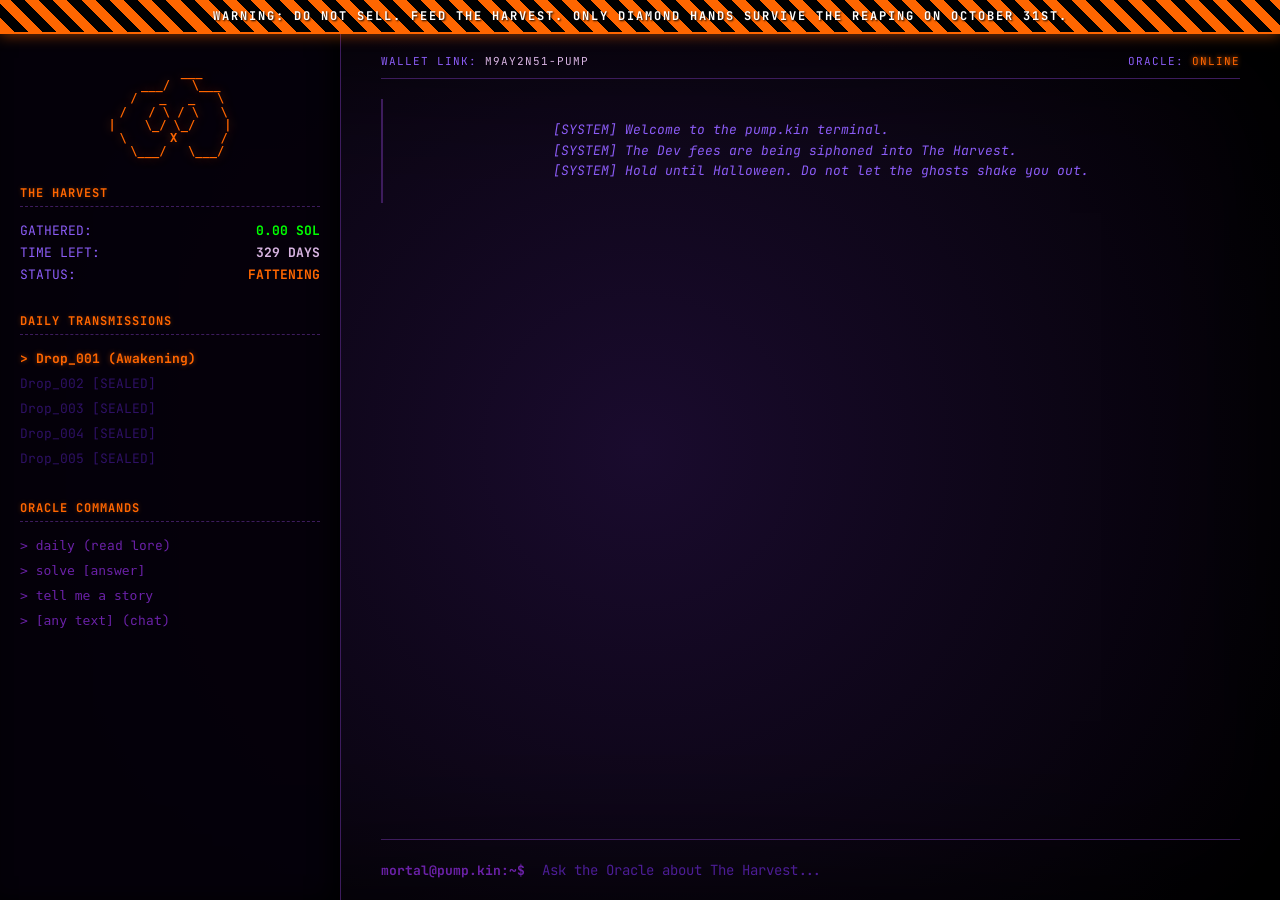
==== terminal.html @ 15f7e7f3 "Build responsive crypto landing page and move terminal to /terminal.html" ====
<!DOCTYPE html>
<html lang="en">
<head>
    <meta charset="UTF-8">
    <meta name="viewport" content="width=device-width, initial-scale=1.0">
    <title>pump.kin // THE HARVEST</title>
    <link rel="icon" type="image/jpeg" href="/favicon.jpg">
    <link rel="stylesheet" href="style.css">
    <link href="https://fonts.googleapis.com/css2?family=JetBrains+Mono:wght@400;700&display=swap" rel="stylesheet">
</head>
<body>
    
    <div class="warning-banner">
        <span class="blink">WARNING:</span> DO NOT SELL. FEED THE HARVEST. ONLY DIAMOND HANDS SURVIVE THE REAPING ON OCTOBER 31ST.
    </div>

    <div class="layout">
        
        <!-- Sidebar -->
        <div class="sidebar">
            <div class="sidebar-logo">
<pre class="ascii-pumpkin">
      ___
   ___/   \___
  /   _   _   \
 /   / \ / \   \
|    \_/ \_/    |
 \      X      /
  \___/   \___/
</pre>
            </div>

            <div class="sidebar-block">
                <div class="sidebar-title">THE HARVEST</div>
                <div class="vital-row">GATHERED: <span id="v-harvest" style="color: #00ff00;">0.00 SOL</span></div>
                <div class="vital-row">TIME LEFT: <span id="v-countdown">23 DAYS</span></div>
                <div class="vital-row">STATUS: <span id="v-mempool" style="color: #ff6600;">FATTENING</span></div>
            </div>

            <div class="sidebar-block">
                <div class="sidebar-title">DAILY TRANSMISSIONS</div>
                <ul class="ritual-list">
                    <li class="active" onclick="handleCommand('daily')">Drop_001 (Awakening)</li>
                    <li class="locked">Drop_002 [SEALED]</li>
                    <li class="locked">Drop_003 [SEALED]</li>
                    <li class="locked">Drop_004 [SEALED]</li>
                    <li class="locked">Drop_005 [SEALED]</li>
                </ul>
            </div>
            
            <div class="sidebar-block">
                <div class="sidebar-title">ORACLE COMMANDS</div>
                <ul class="ritual-list" style="color: #8b5cf6;">
                    <li onclick="document.getElementById('chat-input').value='daily'; document.getElementById('chat-input').focus();"><code>> daily</code> (read lore)</li>
                    <li onclick="document.getElementById('chat-input').value='solve '; document.getElementById('chat-input').focus();"><code>> solve [answer]</code></li>
                    <li onclick="document.getElementById('chat-input').value='tell me a spooky crypto story'; document.getElementById('chat-input').focus();"><code>> tell me a story</code></li>
                    <li><code>> [any text]</code> (chat)</li>
                </ul>
            </div>
        </div>

        <!-- Main Chat Area -->
        <div class="main-content">
            <div class="chat-header">
                <div class="header-left">
                    <span class="label">WALLET LINK:</span> <span class="val" id="session-id">NOT CONNECTED</span>
                </div>
                <div class="header-right">
                    <span class="label">ORACLE:</span> <span class="val" style="color: #ff6600; text-shadow: 0 0 5px #ff6600;">ONLINE</span>
                </div>
            </div>

            <div id="chat-log">
                <div class="message system">
                    [SYSTEM] Welcome to the pump.kin terminal. 
                    [SYSTEM] The Dev fees are being siphoned into The Harvest. 
                    [SYSTEM] Hold until Halloween. Do not let the ghosts shake you out.
                </div>
            </div>

            <div class="input-area">
                <span class="prompt-arrow">mortal@pump.kin:~$</span>
                <input type="text" id="chat-input" autocomplete="off" spellcheck="false" autofocus placeholder="Ask the Oracle about The Harvest...">
                <span class="cursor"></span>
            </div>
        </div>

    </div>

    <script src="script.js"></script>
</body>
</html>
---- style.css ----
body {
    margin: 0;
    padding: 0;
    /* Halloween Purple/Black gradient */
    background: radial-gradient(circle at center, #1a0b2e 0%, #000000 100%);
    color: #d8b4e2; /* Pale purple text */
    font-family: 'JetBrains Mono', 'Courier New', Courier, monospace;
    font-size: 13px;
    height: 100vh;
    display: flex;
    flex-direction: column;
}

/* Halloween Hazard Warning Banner */
.warning-banner {
    background: repeating-linear-gradient(
        45deg,
        #ff6600,
        #ff6600 10px,
        #000000 10px,
        #000000 20px
    );
    color: #fff;
    text-align: center;
    padding: 8px;
    font-weight: 700;
    font-size: 12px;
    letter-spacing: 2px;
    text-transform: uppercase;
    box-shadow: 0 0 15px rgba(255, 102, 0, 0.6);
    z-index: 10;
    text-shadow: 1px 1px 2px #000;
    border-bottom: 2px solid #ff6600;
}
.blink { animation: blinker 1s linear infinite; }
@keyframes blinker { 50% { opacity: 0; } }

/* Main Layout */
.layout {
    display: flex;
    flex-grow: 1;
    overflow: hidden;
    /* Subtle spooky spiderweb/vignette overlay effect */
    box-shadow: inset 0 0 150px rgba(0,0,0,0.9);
}

/* Sidebar */
.sidebar {
    width: 300px;
    border-right: 1px solid #3d1c5d;
    padding: 20px;
    background-color: rgba(5, 0, 10, 0.95);
    display: flex;
    flex-direction: column;
    gap: 25px;
    box-shadow: inset -10px 0 20px rgba(0,0,0,0.8);
}

.sidebar-logo {
    text-align: center;
    margin-bottom: -10px;
}

.ascii-pumpkin {
    color: #ff6600;
    font-size: 12px;
    line-height: 1.1;
    font-weight: bold;
    text-shadow: 0 0 10px rgba(255, 102, 0, 0.5);
    animation: float 3s ease-in-out infinite;
}

@keyframes float {
    0%, 100% { transform: translateY(0); }
    50% { transform: translateY(-5px); }
}

.sidebar-block {
    display: flex;
    flex-direction: column;
}

.sidebar-title {
    color: #ff6600;
    font-weight: 700;
    margin-bottom: 15px;
    border-bottom: 1px dashed #3d1c5d;
    padding-bottom: 5px;
    font-size: 12px;
    letter-spacing: 1px;
    text-shadow: 0 0 5px rgba(255, 102, 0, 0.3);
}

/* Vitals */
.vital-row {
    margin-bottom: 5px;
    color: #8b5cf6;
    display: flex;
    justify-content: space-between;
}
.vital-row span {
    color: #d8b4e2;
    font-weight: 700;
}

/* Rituals */
.ritual-list {
    list-style: none;
    padding: 0;
    margin: 0;
}

.ritual-list li {
    margin-bottom: 8px;
    cursor: pointer;
    color: #6b21a8;
    transition: color 0.2s;
}

.ritual-list li:hover { color: #d8b4e2; }

.ritual-list li.active {
    color: #ff6600;
    font-weight: 700;
    text-shadow: 0 0 5px rgba(255, 102, 0, 0.5);
}

.ritual-list li.active::before { content: "> "; }
.ritual-list li.locked { color: #2e1065; cursor: not-allowed; }

/* Mini Log */
#mini-log {
    font-size: 11px;
    color: #8b5cf6;
    display: flex;
    flex-direction: column;
    gap: 4px;
}

/* Main Content */
.main-content {
    flex-grow: 1;
    display: flex;
    flex-direction: column;
    padding: 20px 40px;
    background-color: transparent;
}

.chat-header {
    display: flex;
    justify-content: space-between;
    border-bottom: 1px solid #3d1c5d;
    padding-bottom: 10px;
    margin-bottom: 20px;
    font-size: 11px;
    letter-spacing: 1px;
}
.header-left .label, .header-right .label { color: #8b5cf6; }
.header-left .val { color: #d8b4e2; }

#chat-log {
    flex-grow: 1;
    overflow-y: auto;
    display: flex;
    flex-direction: column;
    gap: 15px;
    padding-right: 15px;
    scroll-behavior: smooth;
}
#chat-log::-webkit-scrollbar { width: 4px; }
#chat-log::-webkit-scrollbar-thumb { background-color: #ff6600; }
#chat-log::-webkit-scrollbar-track { background-color: transparent; }

.message {
    line-height: 1.6;
    word-wrap: break-word;
    white-space: pre-wrap;
    max-width: 100%;
}

.message.system {
    color: #8b5cf6;
    font-style: italic;
    border-left: 2px solid #3d1c5d;
    padding-left: 10px;
}

.message.user {
    color: #d8b4e2;
}
.message.user::before {
    content: "mortal@pump.kin:~$ ";
    color: #6b21a8;
    font-weight: 700;
}

.message.oracle {
    color: #fff; 
    border-left: 2px solid #ff6600;
    padding-left: 10px;
    background: linear-gradient(90deg, rgba(255, 102, 0, 0.08) 0%, transparent 100%);
}
.message.oracle::before {
    content: "ORACLE RESPONSE: \A";
    white-space: pre-wrap;
    color: #ff6600;
    font-weight: 700;
    text-shadow: 0 0 5px rgba(255, 102, 0, 0.8);
}

.ascii-art {
    color: #ff6600;
    display: block;
    margin-top: 15px;
    font-size: 12px;
    line-height: 1.1;
    text-shadow: 0 0 5px rgba(255, 102, 0, 0.4);
}

/* Input Area */
.input-area {
    display: flex;
    align-items: center;
    border-top: 1px solid #3d1c5d;
    padding-top: 20px;
    margin-top: 15px;
    position: relative;
}

.prompt-arrow {
    color: #6b21a8;
    margin-right: 15px;
    font-weight: 700;
}

#chat-input {
    background: transparent;
    border: none;
    color: #fff;
    font-family: inherit;
    font-size: 14px;
    flex-grow: 1;
    outline: none;
}
#chat-input::placeholder { color: #4c1d95; }

.media-container {
    margin-top: 15px;
    max-width: 350px;
    border: 1px solid #ff6600;
    padding: 5px;
    background: #000;
}
.media-container img, .media-container video { width: 100%; display: block; filter: sepia(100%) hue-rotate(330deg) saturate(300%) contrast(150%); }
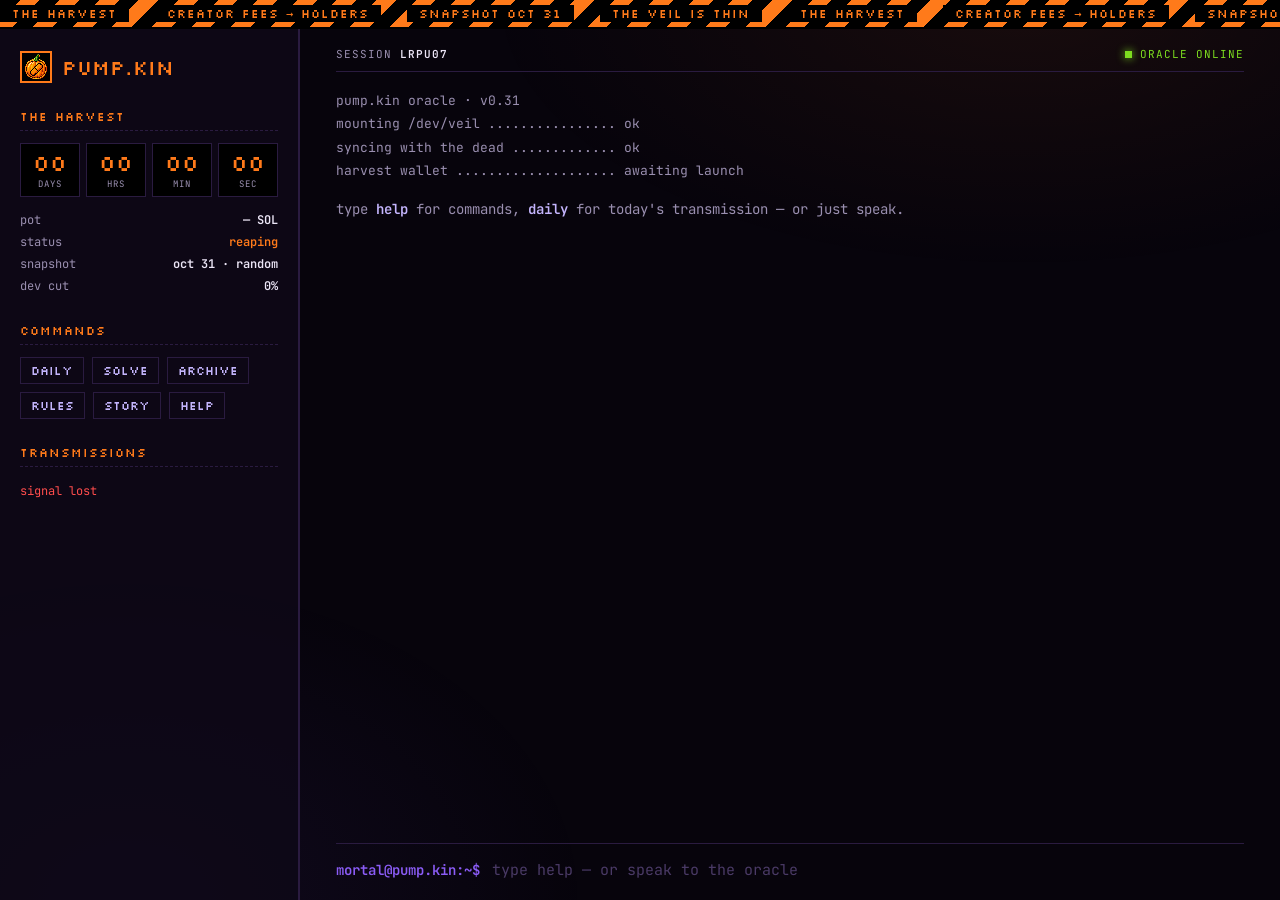
==== commit 1da5092a: "Terminal overhaul: server-side lore/solve, oracle knows daily puzzle, typewriter, archive, mobile, m" ====
--- a/terminal.html
+++ b/terminal.html
@@ -2,90 +2,92 @@
 <html lang="en">
 <head>
     <meta charset="UTF-8">
-    <meta name="viewport" content="width=device-width, initial-scale=1.0">
-    <title>pump.kin // THE HARVEST</title>
+    <meta name="viewport" content="width=device-width, initial-scale=1.0, viewport-fit=cover">
+    <title>pump.kin — oracle terminal</title>
+    <meta name="description" content="The pump.kin oracle. A new transmission every day until Halloween.">
     <link rel="icon" type="image/jpeg" href="/favicon.jpg">
+    <link rel="preconnect" href="https://fonts.googleapis.com">
+    <link rel="preconnect" href="https://fonts.gstatic.com" crossorigin>
+    <link href="https://fonts.googleapis.com/css2?family=JetBrains+Mono:wght@400;600;800&family=Silkscreen:wght@400;700&display=swap" rel="stylesheet">
     <link rel="stylesheet" href="style.css">
-    <link href="https://fonts.googleapis.com/css2?family=JetBrains+Mono:wght@400;700&display=swap" rel="stylesheet">
 </head>
 <body>
-    
-    <div class="warning-banner">
-        <span class="blink">WARNING:</span> DO NOT SELL. FEED THE HARVEST. ONLY DIAMOND HANDS SURVIVE THE REAPING ON OCTOBER 31ST.
+
+    <div class="tape" aria-hidden="true">
+        <div class="tape-track">
+            <span>THE HARVEST</span><span>CREATOR FEES → HOLDERS</span><span>SNAPSHOT OCT 31</span><span>THE VEIL IS THIN</span>
+            <span>THE HARVEST</span><span>CREATOR FEES → HOLDERS</span><span>SNAPSHOT OCT 31</span><span>THE VEIL IS THIN</span>
+            <span>THE HARVEST</span><span>CREATOR FEES → HOLDERS</span><span>SNAPSHOT OCT 31</span><span>THE VEIL IS THIN</span>
+            <span>THE HARVEST</span><span>CREATOR FEES → HOLDERS</span><span>SNAPSHOT OCT 31</span><span>THE VEIL IS THIN</span>
+        </div>
+    </div>
+
+    <!-- Mobile-only top bar -->
+    <div class="topbar">
+        <a href="/" class="brand"><img src="/favicon.jpg" alt=""><span>pump.kin</span></a>
+        <span class="topbar-cd" id="m-countdown">--d --h --m</span>
+        <button id="menu-btn" type="button" aria-label="Toggle panel">menu</button>
     </div>
 
     <div class="layout">
-        
-        <!-- Sidebar -->
-        <div class="sidebar">
-            <div class="sidebar-logo">
-<pre class="ascii-pumpkin">
-      ___
-   ___/   \___
-  /   _   _   \
- /   / \ / \   \
-|    \_/ \_/    |
- \      X      /
-  \___/   \___/
-</pre>
+
+        <aside class="sidebar" id="sidebar">
+            <a href="/" class="brand side-brand" title="Back to pump.kin">
+                <img src="/favicon.jpg" alt="">
+                <span>pump.kin</span>
+            </a>
+
+            <div class="block">
+                <div class="block-title">THE HARVEST</div>
+                <div class="cd">
+                    <div><b id="cd-d">00</b><small>days</small></div>
+                    <div><b id="cd-h">00</b><small>hrs</small></div>
+                    <div><b id="cd-m">00</b><small>min</small></div>
+                    <div><b id="cd-s">00</b><small>sec</small></div>
+                </div>
+                <div class="row"><span>pot</span><b id="pot">— SOL</b></div>
+                <div class="row"><span>status</span><b class="o" id="status">fermenting</b></div>
+                <div class="row"><span>snapshot</span><b>oct 31 · random</b></div>
+                <div class="row"><span>dev cut</span><b>0%</b></div>
             </div>
 
-            <div class="sidebar-block">
-                <div class="sidebar-title">THE HARVEST</div>
-                <div class="vital-row">GATHERED: <span id="v-harvest" style="color: #00ff00;">0.00 SOL</span></div>
-                <div class="vital-row">TIME LEFT: <span id="v-countdown">23 DAYS</span></div>
-                <div class="vital-row">STATUS: <span id="v-mempool" style="color: #ff6600;">FATTENING</span></div>
-            </div>
-
-            <div class="sidebar-block">
-                <div class="sidebar-title">DAILY TRANSMISSIONS</div>
-                <ul class="ritual-list">
-                    <li class="active" onclick="handleCommand('daily')">Drop_001 (Awakening)</li>
-                    <li class="locked">Drop_002 [SEALED]</li>
-                    <li class="locked">Drop_003 [SEALED]</li>
-                    <li class="locked">Drop_004 [SEALED]</li>
-                    <li class="locked">Drop_005 [SEALED]</li>
-                </ul>
-            </div>
-            
-            <div class="sidebar-block">
-                <div class="sidebar-title">ORACLE COMMANDS</div>
-                <ul class="ritual-list" style="color: #8b5cf6;">
-                    <li onclick="document.getElementById('chat-input').value='daily'; document.getElementById('chat-input').focus();"><code>> daily</code> (read lore)</li>
-                    <li onclick="document.getElementById('chat-input').value='solve '; document.getElementById('chat-input').focus();"><code>> solve [answer]</code></li>
-                    <li onclick="document.getElementById('chat-input').value='tell me a spooky crypto story'; document.getElementById('chat-input').focus();"><code>> tell me a story</code></li>
-                    <li><code>> [any text]</code> (chat)</li>
-                </ul>
-            </div>
-        </div>
-
-        <!-- Main Chat Area -->
-        <div class="main-content">
-            <div class="chat-header">
-                <div class="header-left">
-                    <span class="label">WALLET LINK:</span> <span class="val" id="session-id">NOT CONNECTED</span>
-                </div>
-                <div class="header-right">
-                    <span class="label">ORACLE:</span> <span class="val" style="color: #ff6600; text-shadow: 0 0 5px #ff6600;">ONLINE</span>
+            <div class="block">
+                <div class="block-title">COMMANDS</div>
+                <div class="chips">
+                    <button type="button" data-run="daily">daily</button>
+                    <button type="button" data-fill="solve ">solve</button>
+                    <button type="button" data-run="archive">archive</button>
+                    <button type="button" data-run="rules">rules</button>
+                    <button type="button" data-run="story">story</button>
+                    <button type="button" data-run="help">help</button>
                 </div>
             </div>
 
-            <div id="chat-log">
-                <div class="message system">
-                    [SYSTEM] Welcome to the pump.kin terminal. 
-                    [SYSTEM] The Dev fees are being siphoned into The Harvest. 
-                    [SYSTEM] Hold until Halloween. Do not let the ghosts shake you out.
-                </div>
+            <div class="block grow">
+                <div class="block-title">TRANSMISSIONS <span class="dim" id="tx-count"></span></div>
+                <ul class="tx-list" id="tx-list"><li class="dim">loading…</li></ul>
+            </div>
+        </aside>
+
+        <main class="main">
+            <div class="main-head">
+                <span><span class="dim">session</span> <b id="session-id">----</b></span>
+                <span class="online"><i class="live-dot"></i> oracle online</span>
             </div>
 
-            <div class="input-area">
-                <span class="prompt-arrow">mortal@pump.kin:~$</span>
-                <input type="text" id="chat-input" autocomplete="off" spellcheck="false" autofocus placeholder="Ask the Oracle about The Harvest...">
-                <span class="cursor"></span>
-            </div>
-        </div>
+            <div id="chat-log" role="log" aria-live="polite"></div>
+
+            <form class="input-row" id="input-form" autocomplete="off">
+                <span class="prompt">mortal@pump.kin:~$</span>
+                <input id="chat-input" type="text" spellcheck="false" autocomplete="off" maxlength="500"
+                       placeholder="type help — or speak to the oracle" autofocus>
+                <button type="submit" class="send">↵</button>
+            </form>
+        </main>
 
     </div>
+
+    <div class="scrim" id="scrim"></div>
 
     <script src="script.js"></script>
 </body>
--- a/style.css
+++ b/style.css
@@ -1,254 +1,340 @@
+:root {
+    --bg: #07040c;
+    --panel: #0f0918;
+    --line: #2a1b40;
+    --orange: #ff7a1a;
+    --orange-d: #b84a00;
+    --purple: #8b5cf6;
+    --purple-l: #c4b5fd;
+    --green: #7ddc1f;
+    --red: #ff4d4d;
+    --text: #ece6f7;
+    --muted: #9a8fb0;
+    --sealed: #3b2a55;
+    --pixel: 'Silkscreen', monospace;
+    --mono: 'JetBrains Mono', monospace;
+}
+
+* { margin: 0; padding: 0; box-sizing: border-box; }
+
+html, body { height: 100%; }
+
 body {
-    margin: 0;
-    padding: 0;
-    /* Halloween Purple/Black gradient */
-    background: radial-gradient(circle at center, #1a0b2e 0%, #000000 100%);
-    color: #d8b4e2; /* Pale purple text */
-    font-family: 'JetBrains Mono', 'Courier New', Courier, monospace;
-    font-size: 13px;
-    height: 100vh;
+    background: var(--bg);
+    color: var(--text);
+    font-family: var(--mono);
+    font-size: 14px;
     display: flex;
     flex-direction: column;
-}
-
-/* Halloween Hazard Warning Banner */
-.warning-banner {
-    background: repeating-linear-gradient(
-        45deg,
-        #ff6600,
-        #ff6600 10px,
-        #000000 10px,
-        #000000 20px
-    );
-    color: #fff;
-    text-align: center;
-    padding: 8px;
-    font-weight: 700;
-    font-size: 12px;
-    letter-spacing: 2px;
-    text-transform: uppercase;
-    box-shadow: 0 0 15px rgba(255, 102, 0, 0.6);
-    z-index: 10;
-    text-shadow: 1px 1px 2px #000;
-    border-bottom: 2px solid #ff6600;
-}
-.blink { animation: blinker 1s linear infinite; }
-@keyframes blinker { 50% { opacity: 0; } }
-
-/* Main Layout */
-.layout {
-    display: flex;
-    flex-grow: 1;
+    height: 100dvh;
     overflow: hidden;
-    /* Subtle spooky spiderweb/vignette overlay effect */
-    box-shadow: inset 0 0 150px rgba(0,0,0,0.9);
-}
-
-/* Sidebar */
+}
+
+body::before {
+    content: "";
+    position: fixed;
+    inset: 0;
+    background:
+        radial-gradient(ellipse 70% 50% at 80% 0%, rgba(255, 122, 26, 0.07), transparent 60%),
+        radial-gradient(ellipse 60% 60% at 10% 100%, rgba(139, 92, 246, 0.08), transparent 60%);
+    pointer-events: none;
+    z-index: -1;
+}
+
+a { color: inherit; text-decoration: none; }
+b { font-weight: 600; }
+.o { color: var(--orange); }
+.dim { color: var(--muted); }
+.ok { color: var(--green); }
+.err { color: var(--red); }
+
+button { font-family: inherit; }
+
+/* ---------- Tape ---------- */
+.tape {
+    flex-shrink: 0;
+    background: repeating-linear-gradient(-45deg, var(--orange) 0 14px, #000 14px 28px);
+    padding: 5px 0;
+    overflow: hidden;
+    border-bottom: 2px solid #000;
+}
+.tape-track { display: flex; width: max-content; animation: tape 45s linear infinite; }
+.tape-track span {
+    background: #000;
+    color: var(--orange);
+    font-family: var(--pixel);
+    font-size: 12px;
+    letter-spacing: 1px;
+    padding: 1px 12px;
+    margin-right: 26px;
+    white-space: nowrap;
+}
+@keyframes tape { to { transform: translateX(-50%); } }
+
+/* ---------- Brand ---------- */
+.brand {
+    display: flex;
+    align-items: center;
+    gap: 10px;
+    font-family: var(--pixel);
+    font-size: 20px;
+    color: var(--orange);
+}
+.brand img { width: 32px; height: 32px; image-rendering: pixelated; border: 2px solid var(--orange); }
+
+/* ---------- Layout ---------- */
+.layout { flex: 1; display: flex; min-height: 0; }
+
+.topbar { display: none; }
+
+/* ---------- Sidebar ---------- */
 .sidebar {
     width: 300px;
-    border-right: 1px solid #3d1c5d;
-    padding: 20px;
-    background-color: rgba(5, 0, 10, 0.95);
+    flex-shrink: 0;
+    border-right: 2px solid var(--line);
+    background: rgba(15, 9, 24, 0.85);
+    padding: 22px 20px;
     display: flex;
     flex-direction: column;
-    gap: 25px;
-    box-shadow: inset -10px 0 20px rgba(0,0,0,0.8);
-}
-
-.sidebar-logo {
-    text-align: center;
-    margin-bottom: -10px;
-}
-
-.ascii-pumpkin {
-    color: #ff6600;
-    font-size: 12px;
-    line-height: 1.1;
-    font-weight: bold;
-    text-shadow: 0 0 10px rgba(255, 102, 0, 0.5);
-    animation: float 3s ease-in-out infinite;
-}
-
-@keyframes float {
-    0%, 100% { transform: translateY(0); }
-    50% { transform: translateY(-5px); }
-}
-
-.sidebar-block {
-    display: flex;
-    flex-direction: column;
-}
-
-.sidebar-title {
-    color: #ff6600;
-    font-weight: 700;
-    margin-bottom: 15px;
-    border-bottom: 1px dashed #3d1c5d;
-    padding-bottom: 5px;
-    font-size: 12px;
+    gap: 26px;
+    overflow-y: auto;
+}
+.sidebar::-webkit-scrollbar { width: 4px; }
+.sidebar::-webkit-scrollbar-thumb { background: var(--line); }
+
+.block { display: flex; flex-direction: column; }
+.block.grow { flex: 1; min-height: 160px; }
+
+.block-title {
+    font-family: var(--pixel);
+    font-size: 12px;
+    color: var(--orange);
     letter-spacing: 1px;
-    text-shadow: 0 0 5px rgba(255, 102, 0, 0.3);
-}
-
-/* Vitals */
-.vital-row {
-    margin-bottom: 5px;
-    color: #8b5cf6;
+    padding-bottom: 6px;
+    margin-bottom: 12px;
+    border-bottom: 1px dashed var(--line);
     display: flex;
     justify-content: space-between;
 }
-.vital-row span {
-    color: #d8b4e2;
-    font-weight: 700;
-}
-
-/* Rituals */
-.ritual-list {
-    list-style: none;
-    padding: 0;
-    margin: 0;
-}
-
-.ritual-list li {
-    margin-bottom: 8px;
+
+.cd {
+    display: grid;
+    grid-template-columns: repeat(4, 1fr);
+    gap: 6px;
+    margin-bottom: 12px;
+}
+.cd div { background: #000; border: 1px solid var(--line); text-align: center; padding: 8px 0 6px; }
+.cd b { display: block; font-family: var(--pixel); font-size: 22px; line-height: 1; color: var(--orange); font-weight: 400; }
+.cd small { display: block; margin-top: 4px; font-size: 9px; letter-spacing: 1px; color: var(--muted); text-transform: uppercase; }
+
+.row { display: flex; justify-content: space-between; font-size: 12px; padding: 3px 0; }
+.row span { color: var(--muted); }
+
+.chips { display: flex; flex-wrap: wrap; gap: 8px; }
+.chips button {
+    font-family: var(--pixel);
+    font-size: 12px;
+    background: transparent;
+    color: var(--purple-l);
+    border: 1px solid var(--line);
+    padding: 5px 10px;
     cursor: pointer;
-    color: #6b21a8;
-    transition: color 0.2s;
-}
-
-.ritual-list li:hover { color: #d8b4e2; }
-
-.ritual-list li.active {
-    color: #ff6600;
-    font-weight: 700;
-    text-shadow: 0 0 5px rgba(255, 102, 0, 0.5);
-}
-
-.ritual-list li.active::before { content: "> "; }
-.ritual-list li.locked { color: #2e1065; cursor: not-allowed; }
-
-/* Mini Log */
-#mini-log {
-    font-size: 11px;
-    color: #8b5cf6;
-    display: flex;
-    flex-direction: column;
-    gap: 4px;
-}
-
-/* Main Content */
-.main-content {
-    flex-grow: 1;
-    display: flex;
-    flex-direction: column;
-    padding: 20px 40px;
-    background-color: transparent;
-}
-
-.chat-header {
+    transition: all .12s;
+}
+.chips button:hover { border-color: var(--orange); color: var(--orange); }
+
+.tx-list { list-style: none; font-size: 12px; overflow-y: auto; flex: 1; }
+.tx-list li { display: flex; gap: 8px; padding: 4px 0; white-space: nowrap; overflow: hidden; text-overflow: ellipsis; }
+.tx-list li .n { color: var(--muted); flex-shrink: 0; }
+.tx-list li.unlocked { cursor: pointer; color: var(--text); }
+.tx-list li.unlocked:hover { color: var(--orange); }
+.tx-list li.current { color: var(--orange); }
+.tx-list li.current .n::before { content: "▶ "; }
+.tx-list li.sealed { color: var(--sealed); }
+.tx-list li .t { overflow: hidden; text-overflow: ellipsis; }
+.tx-list li .solved { color: var(--green); margin-left: auto; flex-shrink: 0; }
+
+/* ---------- Main ---------- */
+.main { flex: 1; min-width: 0; display: flex; flex-direction: column; padding: 18px 36px 20px; }
+
+.main-head {
     display: flex;
     justify-content: space-between;
-    border-bottom: 1px solid #3d1c5d;
-    padding-bottom: 10px;
-    margin-bottom: 20px;
     font-size: 11px;
     letter-spacing: 1px;
-}
-.header-left .label, .header-right .label { color: #8b5cf6; }
-.header-left .val { color: #d8b4e2; }
+    text-transform: uppercase;
+    border-bottom: 1px solid var(--line);
+    padding-bottom: 10px;
+    margin-bottom: 18px;
+}
+.online { color: var(--green); display: flex; align-items: center; gap: 8px; }
+.live-dot { width: 7px; height: 7px; background: var(--green); box-shadow: 0 0 8px var(--green); animation: pulse 1.4s steps(2) infinite; }
+@keyframes pulse { 50% { opacity: .25; } }
 
 #chat-log {
-    flex-grow: 1;
+    flex: 1;
     overflow-y: auto;
     display: flex;
     flex-direction: column;
-    gap: 15px;
-    padding-right: 15px;
-    scroll-behavior: smooth;
+    gap: 16px;
+    padding-right: 12px;
 }
 #chat-log::-webkit-scrollbar { width: 4px; }
-#chat-log::-webkit-scrollbar-thumb { background-color: #ff6600; }
-#chat-log::-webkit-scrollbar-track { background-color: transparent; }
-
-.message {
-    line-height: 1.6;
-    word-wrap: break-word;
-    white-space: pre-wrap;
-    max-width: 100%;
-}
-
-.message.system {
-    color: #8b5cf6;
-    font-style: italic;
-    border-left: 2px solid #3d1c5d;
-    padding-left: 10px;
-}
-
-.message.user {
-    color: #d8b4e2;
-}
-.message.user::before {
-    content: "mortal@pump.kin:~$ ";
-    color: #6b21a8;
-    font-weight: 700;
-}
-
-.message.oracle {
-    color: #fff; 
-    border-left: 2px solid #ff6600;
-    padding-left: 10px;
-    background: linear-gradient(90deg, rgba(255, 102, 0, 0.08) 0%, transparent 100%);
-}
-.message.oracle::before {
-    content: "ORACLE RESPONSE: \A";
-    white-space: pre-wrap;
-    color: #ff6600;
-    font-weight: 700;
-    text-shadow: 0 0 5px rgba(255, 102, 0, 0.8);
-}
-
-.ascii-art {
-    color: #ff6600;
+#chat-log::-webkit-scrollbar-thumb { background: var(--orange); }
+
+/* ---------- Messages ---------- */
+.msg { line-height: 1.65; white-space: pre-wrap; word-wrap: break-word; max-width: 820px; }
+
+.msg.boot { color: var(--muted); font-size: 13px; gap: 0; }
+.msg.boot + .msg.boot { margin-top: -14px; }
+
+.msg.system { color: var(--muted); }
+.msg.system b, .msg.system code { color: var(--purple-l); font-weight: 600; }
+
+.msg.user .prompt { color: var(--purple); font-weight: 600; }
+.msg.user .txt { color: #fff; }
+
+.msg.oracle { border-left: 2px solid var(--orange); padding-left: 14px; }
+.msg.oracle::before {
+    content: "ORACLE";
     display: block;
-    margin-top: 15px;
-    font-size: 12px;
-    line-height: 1.1;
-    text-shadow: 0 0 5px rgba(255, 102, 0, 0.4);
-}
-
-/* Input Area */
-.input-area {
+    font-family: var(--pixel);
+    font-size: 12px;
+    color: var(--orange);
+    letter-spacing: 1px;
+    margin-bottom: 4px;
+}
+.msg.oracle .body { color: var(--text); }
+
+pre.ascii {
+    font-family: var(--mono);
+    color: var(--orange);
+    font-size: 12px;
+    line-height: 1.15;
+    margin-top: 10px;
+    white-space: pre;
+    overflow-x: auto;
+}
+
+.thinking { color: var(--muted); }
+.thinking::after { content: ""; animation: dots 1.2s steps(4) infinite; }
+@keyframes dots {
+    0% { content: ""; } 25% { content: "."; } 50% { content: ".."; } 75% { content: "..."; }
+}
+
+/* Transmission card */
+.msg.tx {
+    white-space: normal;
+    background: var(--panel);
+    border: 2px solid var(--line);
+    box-shadow: 6px 6px 0 var(--orange-d);
+    padding: 18px 20px;
+    max-width: 720px;
+}
+.tx-head {
+    display: flex;
+    justify-content: space-between;
+    gap: 16px;
+    align-items: baseline;
+    border-bottom: 1px dashed var(--line);
+    padding-bottom: 10px;
+    margin-bottom: 14px;
+}
+.tx-title { font-family: var(--pixel); color: var(--orange); font-size: 15px; letter-spacing: .5px; }
+.tx-date { color: var(--muted); font-size: 11px; flex-shrink: 0; }
+.tx-label { font-family: var(--pixel); font-size: 11px; color: var(--purple); letter-spacing: 1px; margin-top: 12px; }
+.tx-label:first-of-type { margin-top: 0; }
+.msg.tx p { margin-top: 2px; line-height: 1.65; }
+.media { margin-top: 14px; border: 1px solid var(--orange); background: #000; padding: 4px; max-width: 360px; }
+.media img, .media video { width: 100%; display: block; }
+
+/* Tables (help / archive / rules) */
+.table { display: grid; grid-template-columns: max-content 1fr; column-gap: 28px; row-gap: 3px; white-space: normal; }
+.table .k { color: var(--orange); }
+.table .v { color: var(--muted); }
+.table .v.locked { color: var(--sealed); }
+
+/* ---------- Input ---------- */
+.input-row {
     display: flex;
     align-items: center;
-    border-top: 1px solid #3d1c5d;
-    padding-top: 20px;
-    margin-top: 15px;
-    position: relative;
-}
-
-.prompt-arrow {
-    color: #6b21a8;
-    margin-right: 15px;
-    font-weight: 700;
-}
-
+    gap: 12px;
+    border-top: 1px solid var(--line);
+    padding-top: 16px;
+    margin-top: 14px;
+}
+.input-row .prompt { color: var(--purple); font-weight: 600; flex-shrink: 0; }
 #chat-input {
+    flex: 1;
+    min-width: 0;
     background: transparent;
     border: none;
+    outline: none;
     color: #fff;
     font-family: inherit;
-    font-size: 14px;
-    flex-grow: 1;
-    outline: none;
-}
-#chat-input::placeholder { color: #4c1d95; }
-
-.media-container {
-    margin-top: 15px;
-    max-width: 350px;
-    border: 1px solid #ff6600;
-    padding: 5px;
-    background: #000;
-}
-.media-container img, .media-container video { width: 100%; display: block; filter: sepia(100%) hue-rotate(330deg) saturate(300%) contrast(150%); }
+    font-size: 15px;
+    caret-color: var(--orange);
+}
+#chat-input::placeholder { color: #4a3a66; }
+#chat-input:disabled { opacity: .5; }
+.send { display: none; }
+
+.scrim { display: none; }
+
+/* ---------- Mobile ---------- */
+@media (max-width: 860px) {
+    body { font-size: 13px; }
+
+    .topbar {
+        display: flex;
+        align-items: center;
+        justify-content: space-between;
+        gap: 10px;
+        padding: 10px 14px;
+        border-bottom: 2px solid var(--line);
+        background: var(--panel);
+        flex-shrink: 0;
+    }
+    .topbar .brand { font-size: 16px; }
+    .topbar .brand img { width: 26px; height: 26px; }
+    .topbar-cd { font-family: var(--pixel); color: var(--orange); font-size: 13px; }
+    #menu-btn {
+        font-family: var(--pixel);
+        font-size: 12px;
+        background: transparent;
+        color: var(--purple-l);
+        border: 1px solid var(--line);
+        padding: 5px 10px;
+    }
+
+    .side-brand { display: none; }
+
+    .sidebar {
+        position: fixed;
+        top: 0;
+        bottom: 0;
+        left: 0;
+        width: min(320px, 86vw);
+        z-index: 50;
+        background: var(--panel);
+        transform: translateX(-100%);
+        transition: transform .2s ease;
+    }
+    body.panel-open .sidebar { transform: translateX(0); }
+    body.panel-open .scrim { display: block; position: fixed; inset: 0; background: rgba(0, 0, 0, .6); z-index: 40; }
+
+    .main { padding: 12px 14px calc(12px + env(safe-area-inset-bottom)); }
+    .main-head { display: none; }
+    .input-row .prompt { display: none; }
+    .send {
+        display: block;
+        font-family: var(--pixel);
+        background: var(--orange);
+        color: #000;
+        border: none;
+        padding: 8px 14px;
+        font-size: 14px;
+    }
+    .msg.tx { box-shadow: 4px 4px 0 var(--orange-d); padding: 14px; }
+    .table { column-gap: 16px; }
+}
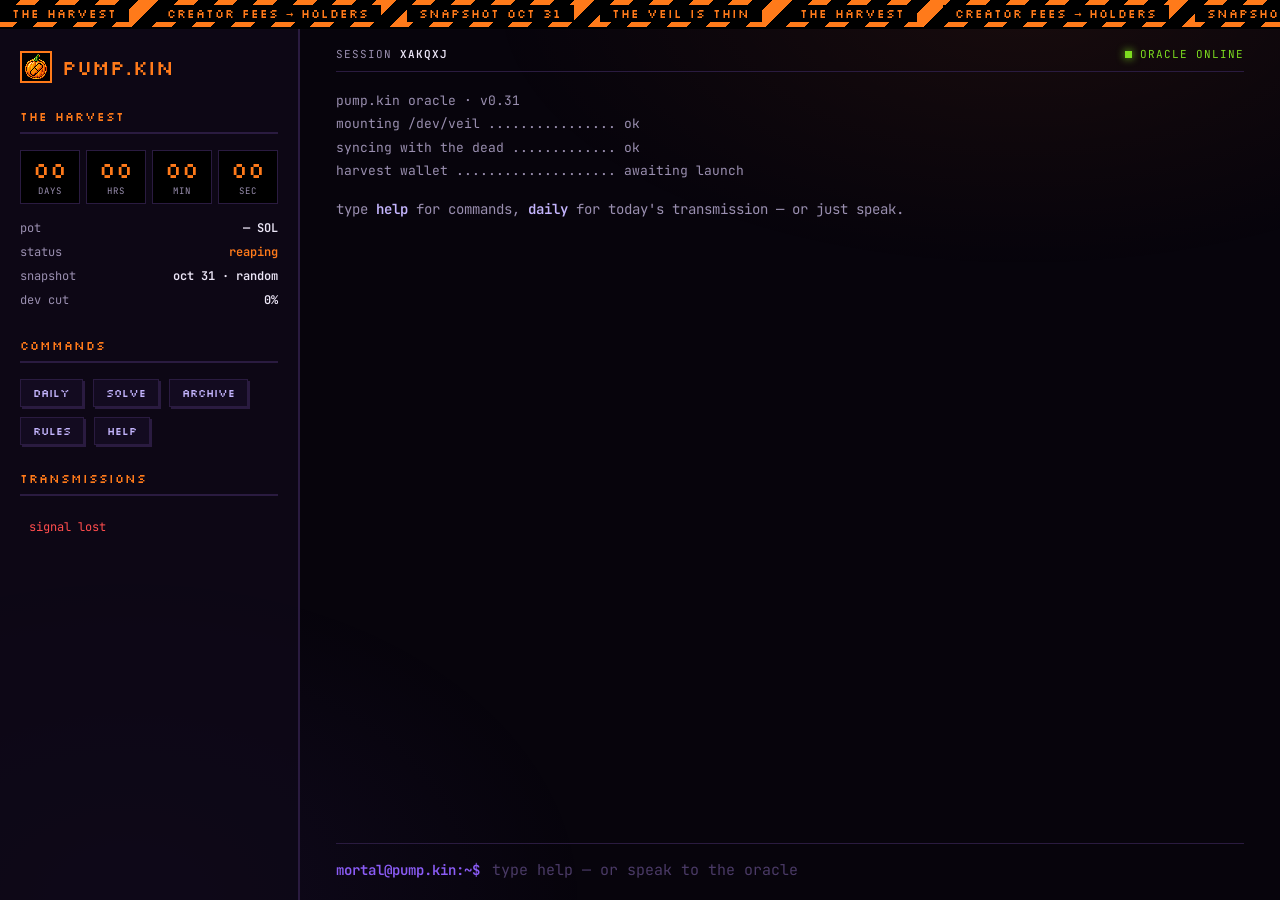
==== commit 56bda76a: "Add 20-stage 8-bit pumpkin patch, live pump.fun MC sync, official X link, and launch config" ====
--- a/terminal.html
+++ b/terminal.html
@@ -58,7 +58,6 @@
                     <button type="button" data-fill="solve ">solve</button>
                     <button type="button" data-run="archive">archive</button>
                     <button type="button" data-run="rules">rules</button>
-                    <button type="button" data-run="story">story</button>
                     <button type="button" data-run="help">help</button>
                 </div>
             </div>
--- a/style.css
+++ b/style.css
@@ -110,12 +110,14 @@
     font-size: 12px;
     color: var(--orange);
     letter-spacing: 1px;
-    padding-bottom: 6px;
-    margin-bottom: 12px;
-    border-bottom: 1px dashed var(--line);
+    padding-bottom: 8px;
+    margin-bottom: 16px;
+    border-bottom: 2px solid var(--line);
     display: flex;
     justify-content: space-between;
-}
+    align-items: flex-end;
+}
+.block-title .dim { font-family: var(--mono); font-size: 10px; }
 
 .cd {
     display: grid;
@@ -127,32 +129,73 @@
 .cd b { display: block; font-family: var(--pixel); font-size: 22px; line-height: 1; color: var(--orange); font-weight: 400; }
 .cd small { display: block; margin-top: 4px; font-size: 9px; letter-spacing: 1px; color: var(--muted); text-transform: uppercase; }
 
-.row { display: flex; justify-content: space-between; font-size: 12px; padding: 3px 0; }
+.row { display: flex; justify-content: space-between; font-size: 12px; padding: 4px 0; }
 .row span { color: var(--muted); }
 
-.chips { display: flex; flex-wrap: wrap; gap: 8px; }
+.chips { display: flex; flex-wrap: wrap; gap: 10px; }
 .chips button {
     font-family: var(--pixel);
-    font-size: 12px;
-    background: transparent;
+    font-size: 11px;
+    background: rgba(139, 92, 246, 0.05);
     color: var(--purple-l);
     border: 1px solid var(--line);
-    padding: 5px 10px;
+    box-shadow: 2px 2px 0 var(--line);
+    padding: 6px 12px;
     cursor: pointer;
-    transition: all .12s;
-}
-.chips button:hover { border-color: var(--orange); color: var(--orange); }
-
-.tx-list { list-style: none; font-size: 12px; overflow-y: auto; flex: 1; }
-.tx-list li { display: flex; gap: 8px; padding: 4px 0; white-space: nowrap; overflow: hidden; text-overflow: ellipsis; }
-.tx-list li .n { color: var(--muted); flex-shrink: 0; }
-.tx-list li.unlocked { cursor: pointer; color: var(--text); }
-.tx-list li.unlocked:hover { color: var(--orange); }
-.tx-list li.current { color: var(--orange); }
-.tx-list li.current .n::before { content: "▶ "; }
-.tx-list li.sealed { color: var(--sealed); }
+    transition: all .1s;
+    text-transform: uppercase;
+}
+.chips button:hover {
+    background: var(--orange);
+    color: #000;
+    border-color: var(--orange);
+    box-shadow: 2px 2px 0 var(--orange-d);
+    transform: translate(-1px, -1px);
+}
+.chips button:active {
+    box-shadow: 0 0 0 var(--orange-d);
+    transform: translate(2px, 2px);
+}
+
+.tx-list { list-style: none; font-size: 12px; overflow-y: auto; flex: 1; padding-right: 4px; display: flex; flex-direction: column; gap: 4px; }
+.tx-list::-webkit-scrollbar { width: 4px; }
+.tx-list::-webkit-scrollbar-thumb { background: var(--line); }
+
+.tx-list li {
+    display: flex;
+    align-items: center;
+    gap: 10px;
+    padding: 6px 8px;
+    border: 1px solid transparent;
+    white-space: nowrap;
+    overflow: hidden;
+    text-overflow: ellipsis;
+    transition: all .1s;
+}
+.tx-list li .n {
+    color: var(--muted);
+    font-family: var(--pixel);
+    font-size: 10px;
+    width: 20px;
+    flex-shrink: 0;
+}
+.tx-list li.unlocked { cursor: pointer; color: var(--text); background: rgba(255, 255, 255, 0.02); border-color: var(--line); }
+.tx-list li.unlocked:hover {
+    background: rgba(255, 122, 26, 0.1);
+    border-color: var(--orange);
+    color: var(--orange);
+}
+.tx-list li.current {
+    background: var(--orange);
+    color: #000;
+    border-color: var(--orange);
+    box-shadow: 2px 2px 0 var(--orange-d);
+}
+.tx-list li.current .n { color: #000; }
+.tx-list li.sealed { color: var(--sealed); padding: 4px 8px; }
 .tx-list li .t { overflow: hidden; text-overflow: ellipsis; }
-.tx-list li .solved { color: var(--green); margin-left: auto; flex-shrink: 0; }
+.tx-list li .solved { color: var(--green); margin-left: auto; flex-shrink: 0; font-family: var(--pixel); font-size: 10px; text-transform: uppercase; }
+.tx-list li.current .solved { color: #000; }
 
 /* ---------- Main ---------- */
 .main { flex: 1; min-width: 0; display: flex; flex-direction: column; padding: 18px 36px 20px; }
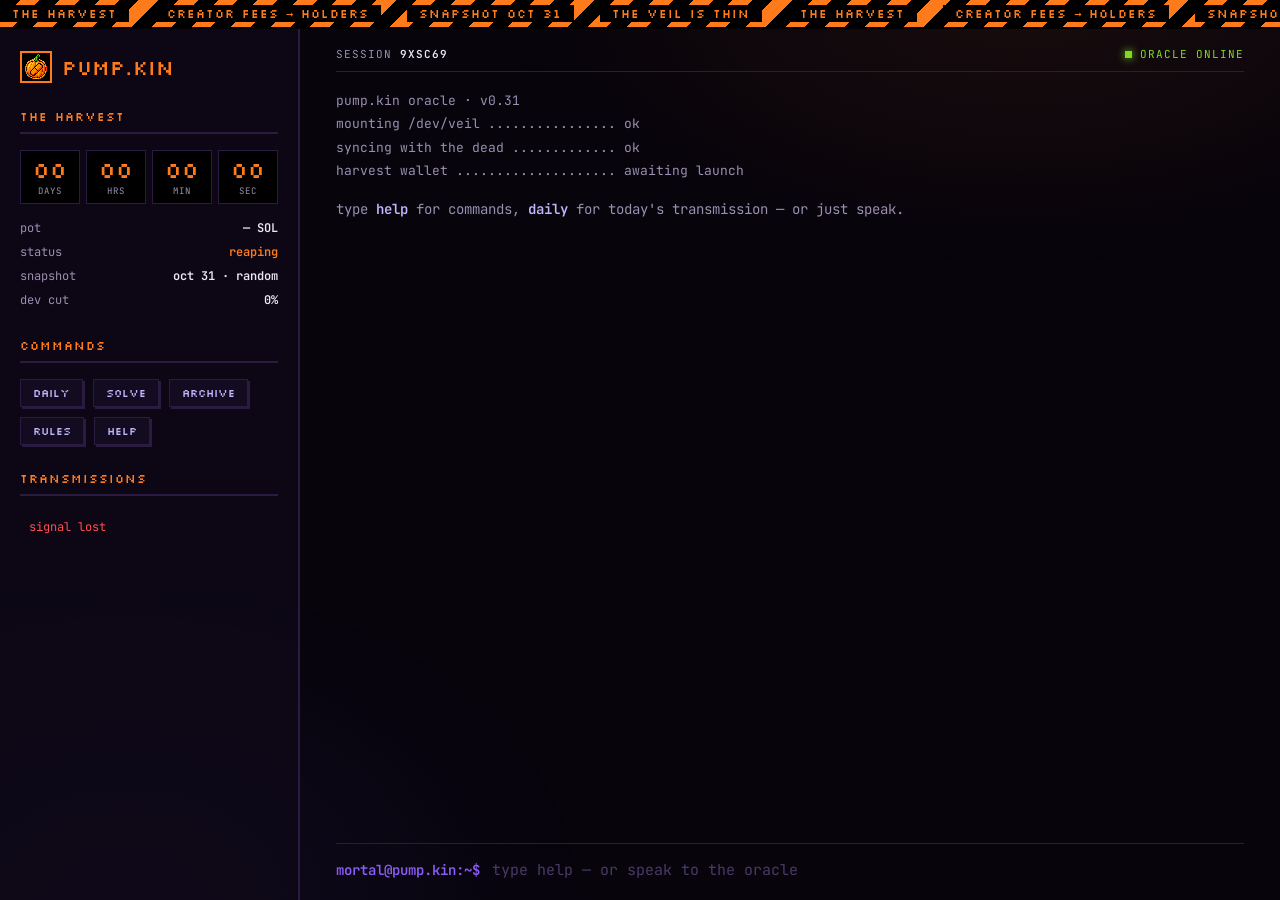
==== commit 20a8c780: "Add master config.js, auto-creator wallet detection, USD pot calculation, and live Solscan link" ====
--- a/terminal.html
+++ b/terminal.html
@@ -88,6 +88,7 @@
 
     <div class="scrim" id="scrim"></div>
 
+    <script src="config.js"></script>
     <script src="script.js"></script>
 </body>
 </html>
